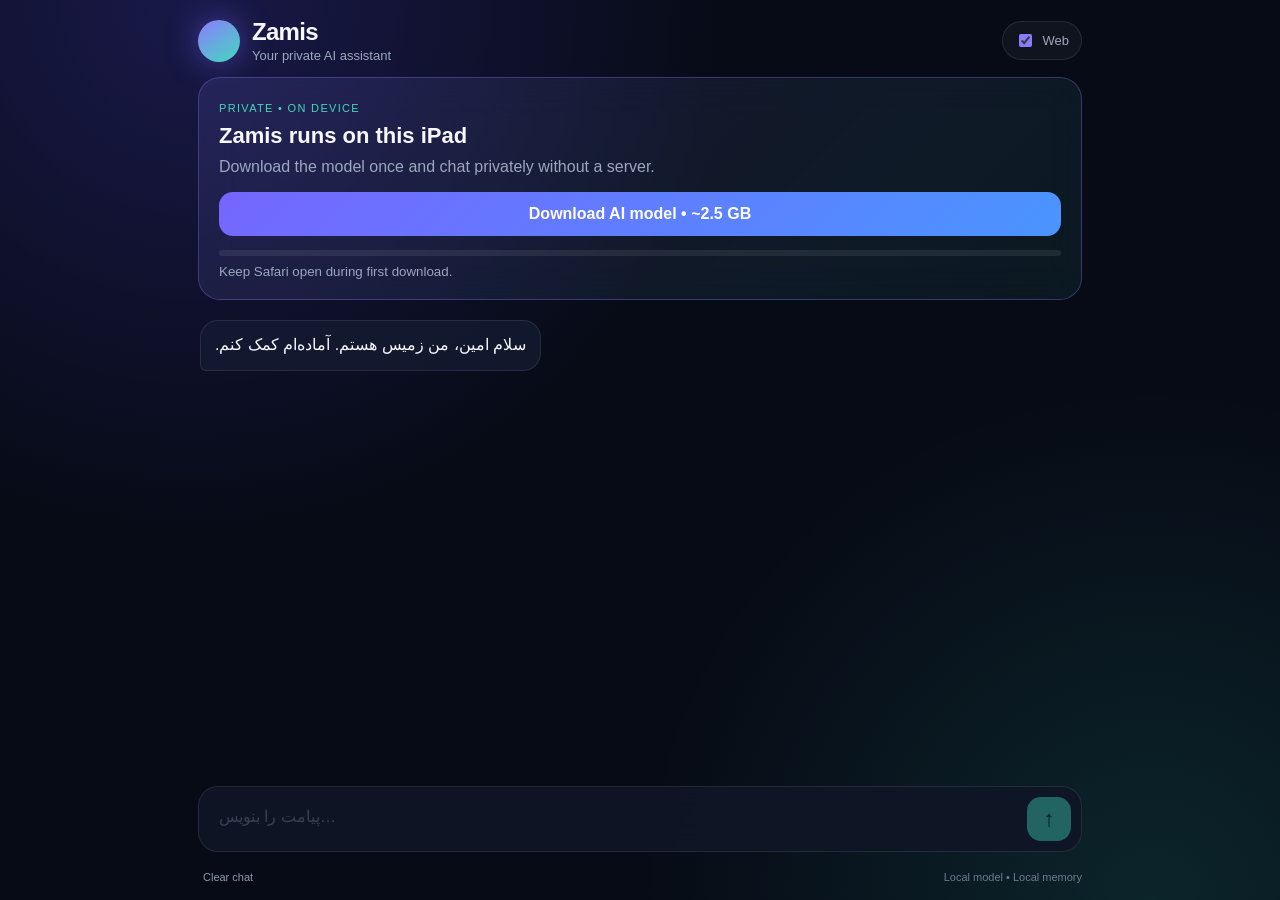
==== docs/index.html @ 66123301 "Improve Persian answers and grounded lookups" ====
<!doctype html>
<html lang="en" dir="ltr">
<head>
  <meta charset="utf-8">
  <meta name="viewport" content="width=device-width,initial-scale=1,viewport-fit=cover">
  <meta name="theme-color" content="#070b16">
  <meta name="apple-mobile-web-app-capable" content="yes">
  <meta name="apple-mobile-web-app-status-bar-style" content="black-translucent">
  <meta name="apple-mobile-web-app-title" content="Zamis">
  <title>Zamis • Private iPad AI</title>
  <link rel="manifest" href="./manifest.webmanifest">
  <link rel="icon" href="./icon.svg" type="image/svg+xml">
  <link rel="apple-touch-icon" href="./icon.svg">
  <link rel="stylesheet" href="./styles.css?v=2">
</head>
<body>
  <main class="app-shell">
    <header class="topbar">
      <div class="identity">
        <div class="orb" aria-hidden="true"></div>
        <div><h1>Zamis</h1><p id="status">Your private AI assistant</p></div>
      </div>
      <label class="web-switch"><input id="web-toggle" type="checkbox" checked><span>Web</span></label>
    </header>
    <section id="setup" class="setup-card">
      <span class="eyebrow">PRIVATE • ON DEVICE</span>
      <h2>Zamis runs on this iPad</h2>
      <p>Download the model once and chat privately without a server.</p>
      <button id="load-model" type="button">Download AI model • ~2.5 GB</button>
      <div class="progress-track"><div id="progress-bar" class="progress-bar"></div></div>
      <small id="progress-label">Keep Safari open during first download.</small>
    </section>
    <section id="messages" class="messages" aria-live="polite"><article class="message assistant" dir="auto">سلام امین، من زمیس هستم. آماده‌ام کمک کنم.</article></section>
    <form id="chat-form" class="composer"><textarea id="prompt" rows="1" dir="auto" placeholder="پیامت را بنویس…" disabled required></textarea><button id="send" type="submit" aria-label="Send message" disabled>↑</button></form>
    <footer><button id="clear-chat" class="text-button" type="button">Clear chat</button><span>Local model • Local memory</span></footer>
  </main>
  <script type="module" src="./app.js?v=9"></script>
</body>
</html>
---- docs/styles.css ----
:root {
  color-scheme: dark;
  font-family: Inter, ui-sans-serif, -apple-system, BlinkMacSystemFont, "SF Pro Display", sans-serif;
  background: #070b16;
  color: #f7f8fc;
  --panel: rgba(20, 28, 49, 0.82);
  --line: rgba(255, 255, 255, 0.09);
  --muted: #9ba7bd;
  --accent: #8b7cff;
  --accent-2: #43d9bd;
}

* { box-sizing: border-box; }

html, body { margin: 0; min-height: 100%; }

body {
  min-height: 100dvh;
  background:
    radial-gradient(circle at 15% 0%, rgba(91, 74, 255, 0.22), transparent 38%),
    radial-gradient(circle at 90% 100%, rgba(42, 211, 180, 0.13), transparent 35%),
    #070b16;
}

button, textarea { font: inherit; }

.app-shell {
  width: min(100%, 920px);
  height: 100dvh;
  margin: 0 auto;
  display: grid;
  grid-template-rows: auto auto 1fr auto auto;
  padding: max(18px, env(safe-area-inset-top)) 18px max(12px, env(safe-area-inset-bottom));
  gap: 14px;
}

.topbar, .identity { display: flex; align-items: center; }
.topbar { justify-content: space-between; }
.identity { gap: 12px; }
.identity h1 { margin: 0; font-size: 24px; letter-spacing: -0.03em; }
.identity p { margin: 2px 0 0; color: var(--muted); font-size: 13px; }

.orb {
  width: 42px;
  height: 42px;
  border-radius: 50%;
  background: linear-gradient(145deg, var(--accent), var(--accent-2));
  box-shadow: 0 0 30px rgba(111, 103, 255, 0.5);
}

.web-switch {
  display: flex;
  gap: 8px;
  align-items: center;
  padding: 9px 12px;
  border: 1px solid var(--line);
  border-radius: 999px;
  color: var(--muted);
  background: rgba(255,255,255,0.04);
  font-size: 13px;
}
.web-switch input { accent-color: var(--accent); }

.setup-card {
  padding: 20px;
  border: 1px solid rgba(139,124,255,0.32);
  border-radius: 22px;
  background: linear-gradient(135deg, rgba(139,124,255,0.13), rgba(67,217,189,0.07));
  backdrop-filter: blur(20px);
}
.setup-card.ready { display: none; }
.eyebrow { font-size: 11px; letter-spacing: 0.12em; color: var(--accent-2); }
.setup-card h2 { margin: 7px 0 6px; font-size: 22px; }
.setup-card p { margin: 0 0 14px; color: var(--muted); line-height: 1.45; }
.setup-card button {
  width: 100%;
  border: 0;
  border-radius: 14px;
  padding: 13px 16px;
  color: white;
  font-weight: 700;
  background: linear-gradient(135deg, #7566ff, #4a95ff);
}
.setup-card button:disabled { opacity: 0.55; }

.progress-track { height: 6px; background: rgba(255,255,255,0.08); border-radius: 99px; margin-top: 14px; overflow: hidden; }
.progress-bar { width: 0; height: 100%; background: linear-gradient(90deg, var(--accent), var(--accent-2)); transition: width 180ms ease; }
#progress-label { display: block; color: var(--muted); margin-top: 8px; }

.messages {
  overflow-y: auto;
  display: flex;
  flex-direction: column;
  gap: 12px;
  padding: 6px 2px;
  overscroll-behavior: contain;
}

.message {
  max-width: min(82%, 680px);
  padding: 12px 14px;
  border-radius: 18px;
  line-height: 1.55;
  white-space: pre-wrap;
  overflow-wrap: anywhere;
}
.message.user { align-self: flex-end; background: linear-gradient(135deg, #6d5df3, #416fe8); border-bottom-right-radius: 6px; }
.message.assistant { align-self: flex-start; background: var(--panel); border: 1px solid var(--line); border-bottom-left-radius: 6px; }
.message .sources { display: grid; gap: 5px; margin-top: 10px; padding-top: 9px; border-top: 1px solid var(--line); }
.message .sources a { color: #aebcff; font-size: 12px; text-decoration: none; }

.composer {
  display: grid;
  grid-template-columns: 1fr auto;
  gap: 10px;
  padding: 10px;
  border: 1px solid var(--line);
  border-radius: 20px;
  background: rgba(16, 22, 39, 0.92);
  backdrop-filter: blur(22px);
}
.composer textarea {
  resize: none;
  max-height: 140px;
  border: 0;
  outline: 0;
  padding: 10px;
  color: white;
  background: transparent;
}
.composer textarea::placeholder { color: #768198; }
.composer button {
  align-self: end;
  width: 44px;
  height: 44px;
  border: 0;
  border-radius: 14px;
  color: #07111d;
  font-size: 22px;
  background: var(--accent-2);
}
.composer button:disabled, .composer textarea:disabled { opacity: 0.4; }

footer { display: flex; align-items: center; justify-content: space-between; color: #6f7b91; font-size: 11px; }
.text-button { border: 0; padding: 5px; color: #8f9ab0; background: transparent; }

@media (max-width: 560px) {
  .app-shell { padding-inline: 10px; }
  .message { max-width: 90%; }
  .setup-card { padding: 17px; }
}
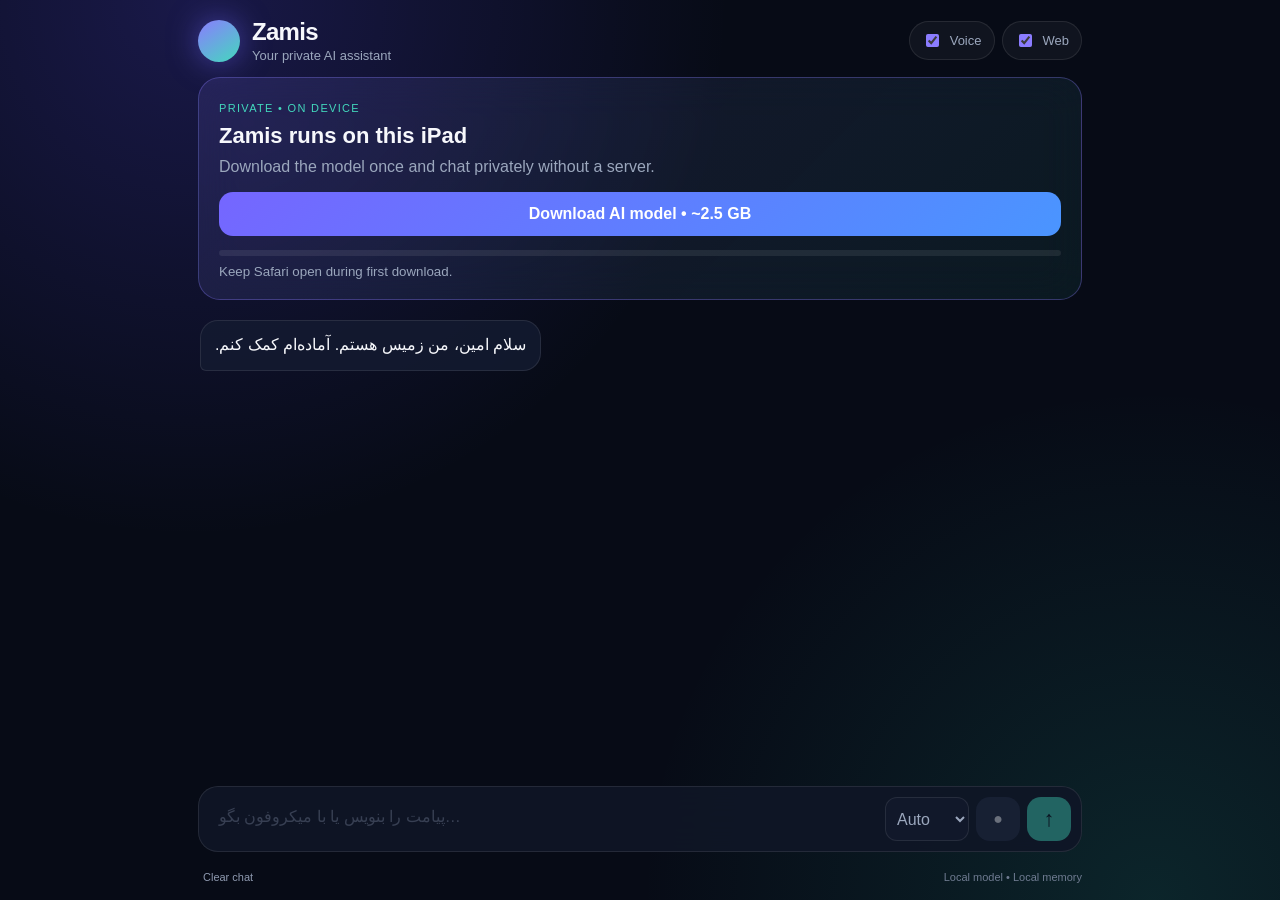
==== commit d9e618d0: "Add bilingual voice and automatic cached startup" ====
--- a/docs/index.html
+++ b/docs/index.html
@@ -10,8 +10,8 @@
   <title>Zamis • Private iPad AI</title>
   <link rel="manifest" href="./manifest.webmanifest">
   <link rel="icon" href="./icon.svg" type="image/svg+xml">
-  <link rel="apple-touch-icon" href="./icon.svg">
-  <link rel="stylesheet" href="./styles.css?v=2">
+  <link rel="apple-touch-icon" href="./apple-touch-icon.png">
+  <link rel="stylesheet" href="./styles.css?v=11">
 </head>
 <body>
   <main class="app-shell">
@@ -20,7 +20,10 @@
         <div class="orb" aria-hidden="true"></div>
         <div><h1>Zamis</h1><p id="status">Your private AI assistant</p></div>
       </div>
-      <label class="web-switch"><input id="web-toggle" type="checkbox" checked><span>Web</span></label>
+      <div class="topbar-controls">
+        <label class="pill-switch"><input id="speak-toggle" type="checkbox" checked><span>Voice</span></label>
+        <label class="pill-switch"><input id="web-toggle" type="checkbox" checked><span>Web</span></label>
+      </div>
     </header>
     <section id="setup" class="setup-card">
       <span class="eyebrow">PRIVATE • ON DEVICE</span>
@@ -31,9 +34,20 @@
       <small id="progress-label">Keep Safari open during first download.</small>
     </section>
     <section id="messages" class="messages" aria-live="polite"><article class="message assistant" dir="auto">سلام امین، من زمیس هستم. آماده‌ام کمک کنم.</article></section>
-    <form id="chat-form" class="composer"><textarea id="prompt" rows="1" dir="auto" placeholder="پیامت را بنویس…" disabled required></textarea><button id="send" type="submit" aria-label="Send message" disabled>↑</button></form>
-    <footer><button id="clear-chat" class="text-button" type="button">Clear chat</button><span>Local model • Local memory</span></footer>
+    <form id="chat-form" class="composer">
+      <textarea id="prompt" rows="1" dir="auto" placeholder="پیامت را بنویس یا با میکروفون بگو…" disabled required></textarea>
+      <div class="composer-actions">
+        <select id="speech-language" aria-label="Voice input language">
+          <option value="auto">Auto</option>
+          <option value="fa-IR">فارسی</option>
+          <option value="en-US">English</option>
+        </select>
+        <button id="microphone" class="microphone" type="button" aria-label="Start voice input" disabled>●</button>
+        <button id="send" type="submit" aria-label="Send message" disabled>↑</button>
+      </div>
+    </form>
+    <footer><button id="clear-chat" class="text-button" type="button">Clear chat</button><span id="app-mode">Local model • Local memory</span></footer>
   </main>
-  <script type="module" src="./app.js?v=9"></script>
+  <script type="module" src="./app.js?v=11"></script>
 </body>
 </html>
--- a/docs/styles.css
+++ b/docs/styles.css
@@ -22,7 +22,7 @@
     #070b16;
 }
 
-button, textarea { font: inherit; }
+button, textarea, select { font: inherit; }
 
 .app-shell {
   width: min(100%, 920px);
@@ -48,7 +48,8 @@
   box-shadow: 0 0 30px rgba(111, 103, 255, 0.5);
 }
 
-.web-switch {
+.topbar-controls { display: flex; gap: 7px; }
+.pill-switch {
   display: flex;
   gap: 8px;
   align-items: center;
@@ -59,7 +60,7 @@
   background: rgba(255,255,255,0.04);
   font-size: 13px;
 }
-.web-switch input { accent-color: var(--accent); }
+.pill-switch input { accent-color: var(--accent); }
 
 .setup-card {
   padding: 20px;
@@ -119,6 +120,16 @@
   background: rgba(16, 22, 39, 0.92);
   backdrop-filter: blur(22px);
 }
+.composer-actions { display: flex; align-items: end; gap: 7px; }
+.composer select {
+  height: 44px;
+  max-width: 84px;
+  border: 1px solid var(--line);
+  border-radius: 12px;
+  padding: 0 7px;
+  color: var(--muted);
+  background: #11182a;
+}
 .composer textarea {
   resize: none;
   max-height: 140px;
@@ -140,6 +151,16 @@
   background: var(--accent-2);
 }
 .composer button:disabled, .composer textarea:disabled { opacity: 0.4; }
+.composer .microphone {
+  color: #f5f7ff;
+  font-size: 16px;
+  background: #27314a;
+}
+.composer .microphone.listening {
+  color: white;
+  background: #e75068;
+  box-shadow: 0 0 0 6px rgba(231, 80, 104, 0.16);
+}
 
 footer { display: flex; align-items: center; justify-content: space-between; color: #6f7b91; font-size: 11px; }
 .text-button { border: 0; padding: 5px; color: #8f9ab0; background: transparent; }
@@ -148,4 +169,8 @@
   .app-shell { padding-inline: 10px; }
   .message { max-width: 90%; }
   .setup-card { padding: 17px; }
+  .pill-switch { padding: 8px; }
+  .pill-switch span { display: none; }
+  .composer { grid-template-columns: minmax(0, 1fr); }
+  .composer-actions { justify-content: flex-end; }
 }
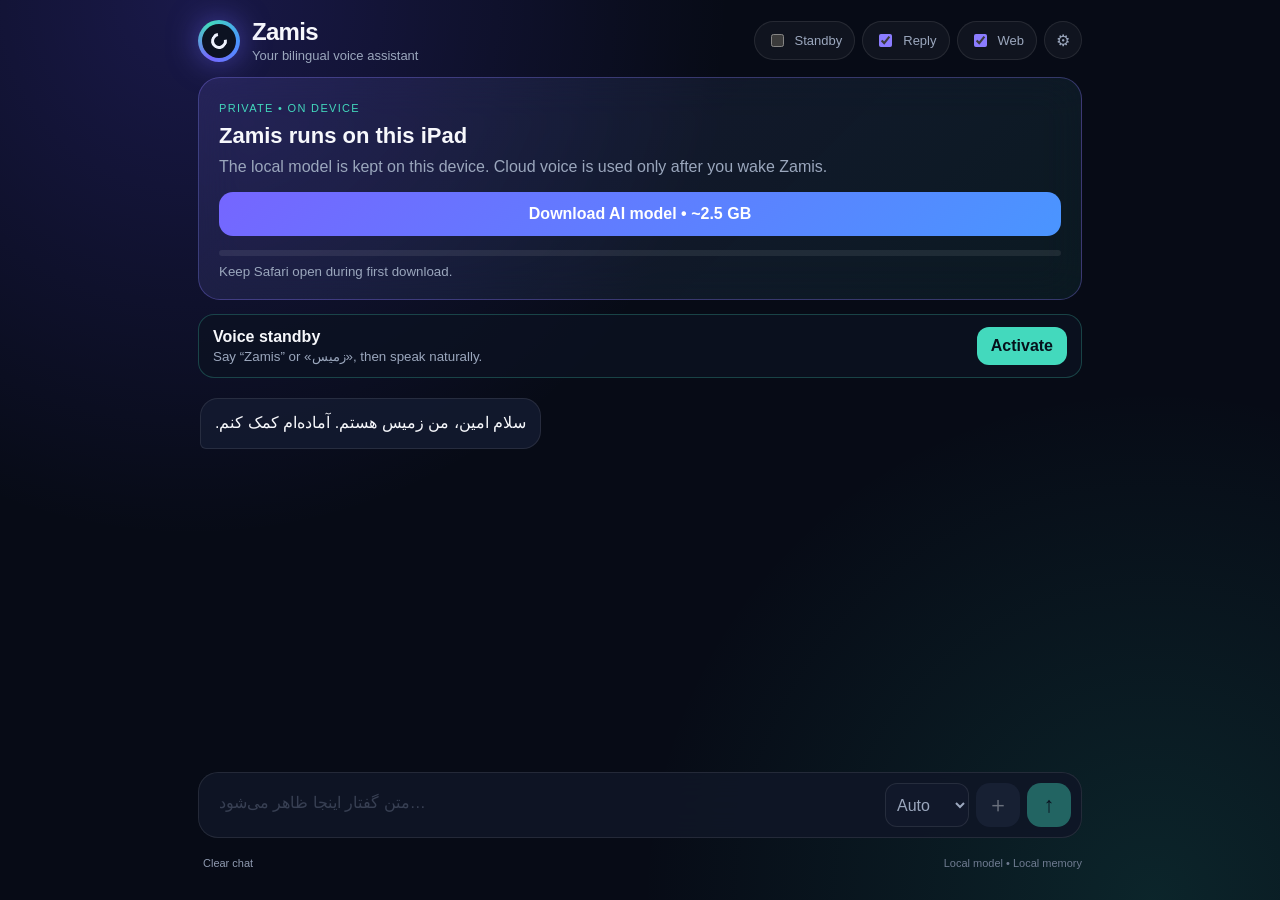
==== commit 963d3295: "Build Zamis hybrid voice assistant" ====
--- a/docs/index.html
+++ b/docs/index.html
@@ -7,47 +7,68 @@
   <meta name="apple-mobile-web-app-capable" content="yes">
   <meta name="apple-mobile-web-app-status-bar-style" content="black-translucent">
   <meta name="apple-mobile-web-app-title" content="Zamis">
-  <title>Zamis • Private iPad AI</title>
+  <title>Zamis • Voice AI</title>
   <link rel="manifest" href="./manifest.webmanifest">
   <link rel="icon" href="./icon.svg" type="image/svg+xml">
   <link rel="apple-touch-icon" href="./apple-touch-icon.png">
-  <link rel="stylesheet" href="./styles.css?v=11">
+  <link rel="stylesheet" href="./styles.css?v=14">
 </head>
 <body>
   <main class="app-shell">
     <header class="topbar">
       <div class="identity">
-        <div class="orb" aria-hidden="true"></div>
-        <div><h1>Zamis</h1><p id="status">Your private AI assistant</p></div>
+        <div id="voice-orb" class="orb" aria-hidden="true"><span></span></div>
+        <div><h1>Zamis</h1><p id="status">Your bilingual voice assistant</p></div>
       </div>
       <div class="topbar-controls">
-        <label class="pill-switch"><input id="speak-toggle" type="checkbox" checked><span>Voice</span></label>
+        <label class="pill-switch standby-switch"><input id="listen-toggle" type="checkbox"><span id="listen-label">Standby</span></label>
+        <label class="pill-switch"><input id="speak-toggle" type="checkbox" checked><span>Reply</span></label>
         <label class="pill-switch"><input id="web-toggle" type="checkbox" checked><span>Web</span></label>
+        <button id="open-settings" class="icon-button" type="button" aria-label="Open settings">⚙</button>
       </div>
     </header>
     <section id="setup" class="setup-card">
       <span class="eyebrow">PRIVATE • ON DEVICE</span>
       <h2>Zamis runs on this iPad</h2>
-      <p>Download the model once and chat privately without a server.</p>
+      <p>The local model is kept on this device. Cloud voice is used only after you wake Zamis.</p>
       <button id="load-model" type="button">Download AI model • ~2.5 GB</button>
       <div class="progress-track"><div id="progress-bar" class="progress-bar"></div></div>
       <small id="progress-label">Keep Safari open during first download.</small>
     </section>
+    <section id="voice-setup" class="voice-setup">
+      <div><strong>Voice standby</strong><small>Say “Zamis” or «زمیس», then speak naturally.</small></div>
+      <button id="enable-voice" type="button">Activate</button>
+    </section>
     <section id="messages" class="messages" aria-live="polite"><article class="message assistant" dir="auto">سلام امین، من زمیس هستم. آماده‌ام کمک کنم.</article></section>
+    <section id="attachment-chip" class="attachment-chip" hidden>
+      <img id="attachment-preview" alt="" hidden>
+      <span id="attachment-name"></span>
+      <button id="remove-attachment" type="button" aria-label="Remove attachment">×</button>
+    </section>
     <form id="chat-form" class="composer">
-      <textarea id="prompt" rows="1" dir="auto" placeholder="پیامت را بنویس یا با میکروفون بگو…" disabled required></textarea>
+      <textarea id="prompt" rows="1" dir="auto" placeholder="متن گفتار اینجا ظاهر می‌شود…" disabled></textarea>
       <div class="composer-actions">
         <select id="speech-language" aria-label="Voice input language">
           <option value="auto">Auto</option>
           <option value="fa-IR">فارسی</option>
           <option value="en-US">English</option>
         </select>
-        <button id="microphone" class="microphone" type="button" aria-label="Start voice input" disabled>●</button>
+        <button id="attach" class="attach" type="button" aria-label="Attach a file" disabled>＋</button>
+        <input id="file-input" type="file" accept="image/*,.pdf,.txt,.md,.csv,.json,.js,.py,.html,.css" hidden>
         <button id="send" type="submit" aria-label="Send message" disabled>↑</button>
       </div>
     </form>
     <footer><button id="clear-chat" class="text-button" type="button">Clear chat</button><span id="app-mode">Local model • Local memory</span></footer>
   </main>
-  <script type="module" src="./app.js?v=11"></script>
+  <dialog id="settings-dialog" class="settings-dialog">
+    <form method="dialog">
+      <div class="dialog-title"><strong>Zamis connection</strong><button value="cancel" aria-label="Close">×</button></div>
+      <label>Secure API URL<input id="api-base" type="url" inputmode="url" placeholder="https://your-zamis-api.vercel.app"></label>
+      <label>Device secret<input id="device-key" type="password" autocomplete="off" placeholder="Your ZAMIS_APP_SECRET"></label>
+      <small>The OpenAI key stays on the server. Never paste it here or commit it to GitHub.</small>
+      <button id="save-settings" class="primary-button" value="default">Save</button>
+    </form>
+  </dialog>
+  <script type="module" src="./app.js?v=14"></script>
 </body>
 </html>
--- a/docs/styles.css
+++ b/docs/styles.css
@@ -29,7 +29,7 @@
   height: 100dvh;
   margin: 0 auto;
   display: grid;
-  grid-template-rows: auto auto 1fr auto auto;
+  grid-template-rows: auto auto auto minmax(0, 1fr) auto auto auto;
   padding: max(18px, env(safe-area-inset-top)) 18px max(12px, env(safe-area-inset-bottom));
   gap: 14px;
 }
@@ -41,14 +41,28 @@
 .identity p { margin: 2px 0 0; color: var(--muted); font-size: 13px; }
 
 .orb {
+  --voice-level: 0;
   width: 42px;
   height: 42px;
   border-radius: 50%;
-  background: linear-gradient(145deg, var(--accent), var(--accent-2));
+  position: relative;
+  display: grid;
+  place-items: center;
+  background: conic-gradient(from 210deg, #7667ff, #43d9bd, #4a95ff, #7667ff);
   box-shadow: 0 0 30px rgba(111, 103, 255, 0.5);
-}
+  transition: transform 160ms ease, box-shadow 160ms ease;
+}
+.orb::before { content: ""; position: absolute; inset: 4px; border-radius: inherit; background: #0c1222; }
+.orb span { position: relative; width: 16px; height: 16px; border: 3px solid #eef2ff; border-top-color: transparent; border-radius: 50%; transform: rotate(35deg); }
+.orb[data-state="ready"], .orb[data-state="hearing"], .orb[data-state="hearing-command"] {
+  transform: scale(calc(1 + var(--voice-level) * .16));
+  box-shadow: 0 0 calc(24px + var(--voice-level) * 35px) rgba(67,217,189,.62);
+}
+.orb[data-state="armed"], .orb[data-state="hearing-command"] { animation: awake-pulse 1.2s ease-in-out infinite; }
+@keyframes awake-pulse { 50% { box-shadow: 0 0 38px rgba(139,124,255,.9); } }
 
 .topbar-controls { display: flex; gap: 7px; }
+.icon-button { width: 38px; height: 38px; border: 1px solid var(--line); border-radius: 50%; color: var(--muted); background: rgba(255,255,255,.04); }
 .pill-switch {
   display: flex;
   gap: 8px;
@@ -84,6 +98,22 @@
 }
 .setup-card button:disabled { opacity: 0.55; }
 
+.voice-setup {
+  display: flex;
+  align-items: center;
+  justify-content: space-between;
+  gap: 14px;
+  padding: 12px 14px;
+  border: 1px solid rgba(67,217,189,.25);
+  border-radius: 16px;
+  background: rgba(12,19,34,.78);
+}
+.voice-setup[hidden] { display: none; }
+.voice-setup div { display: grid; gap: 3px; }
+.voice-setup small { color: var(--muted); }
+.voice-setup button { border: 0; border-radius: 12px; padding: 10px 14px; color: #06111b; background: var(--accent-2); font-weight: 750; }
+.voice-setup button:disabled { opacity: .55; }
+
 .progress-track { height: 6px; background: rgba(255,255,255,0.08); border-radius: 99px; margin-top: 14px; overflow: hidden; }
 .progress-bar { width: 0; height: 100%; background: linear-gradient(90deg, var(--accent), var(--accent-2)); transition: width 180ms ease; }
 #progress-label { display: block; color: var(--muted); margin-top: 8px; }
@@ -109,6 +139,24 @@
 .message.assistant { align-self: flex-start; background: var(--panel); border: 1px solid var(--line); border-bottom-left-radius: 6px; }
 .message .sources { display: grid; gap: 5px; margin-top: 10px; padding-top: 9px; border-top: 1px solid var(--line); }
 .message .sources a { color: #aebcff; font-size: 12px; text-decoration: none; }
+.message-attachment { display: block; margin-top: 8px; color: #c6ceff; font-size: 12px; }
+
+.attachment-chip {
+  width: fit-content;
+  max-width: 100%;
+  display: flex;
+  align-items: center;
+  gap: 9px;
+  padding: 7px 9px;
+  border: 1px solid var(--line);
+  border-radius: 14px;
+  background: rgba(18,26,46,.92);
+  color: #cdd5e8;
+  font-size: 12px;
+}
+.attachment-chip[hidden] { display: none; }
+.attachment-chip img { width: 42px; height: 42px; object-fit: cover; border-radius: 9px; }
+.attachment-chip button { width: 28px; height: 28px; border: 0; border-radius: 9px; color: white; background: rgba(255,255,255,.08); }
 
 .composer {
   display: grid;
@@ -151,19 +199,32 @@
   background: var(--accent-2);
 }
 .composer button:disabled, .composer textarea:disabled { opacity: 0.4; }
-.composer .microphone {
+.composer .attach {
   color: #f5f7ff;
-  font-size: 16px;
+  font-size: 22px;
   background: #27314a;
-}
-.composer .microphone.listening {
-  color: white;
-  background: #e75068;
-  box-shadow: 0 0 0 6px rgba(231, 80, 104, 0.16);
 }
 
 footer { display: flex; align-items: center; justify-content: space-between; color: #6f7b91; font-size: 11px; }
 .text-button { border: 0; padding: 5px; color: #8f9ab0; background: transparent; }
+
+.settings-dialog {
+  width: min(92vw, 460px);
+  border: 1px solid rgba(139,124,255,.3);
+  border-radius: 22px;
+  padding: 0;
+  color: #f7f8fc;
+  background: #10172a;
+  box-shadow: 0 30px 90px rgba(0,0,0,.55);
+}
+.settings-dialog::backdrop { background: rgba(2,5,12,.72); backdrop-filter: blur(8px); }
+.settings-dialog form { display: grid; gap: 14px; padding: 20px; }
+.dialog-title { display: flex; align-items: center; justify-content: space-between; font-size: 18px; }
+.dialog-title button { width: 32px; height: 32px; border: 0; border-radius: 10px; color: white; background: rgba(255,255,255,.07); }
+.settings-dialog label { display: grid; gap: 7px; color: #cbd3e7; font-size: 13px; }
+.settings-dialog input { width: 100%; border: 1px solid var(--line); border-radius: 12px; padding: 12px; color: white; background: #0b1120; outline: none; }
+.settings-dialog small { color: var(--muted); line-height: 1.45; }
+.settings-dialog .primary-button { border: 0; border-radius: 12px; padding: 12px; color: #07111d; background: var(--accent-2); font-weight: 750; }
 
 @media (max-width: 560px) {
   .app-shell { padding-inline: 10px; }
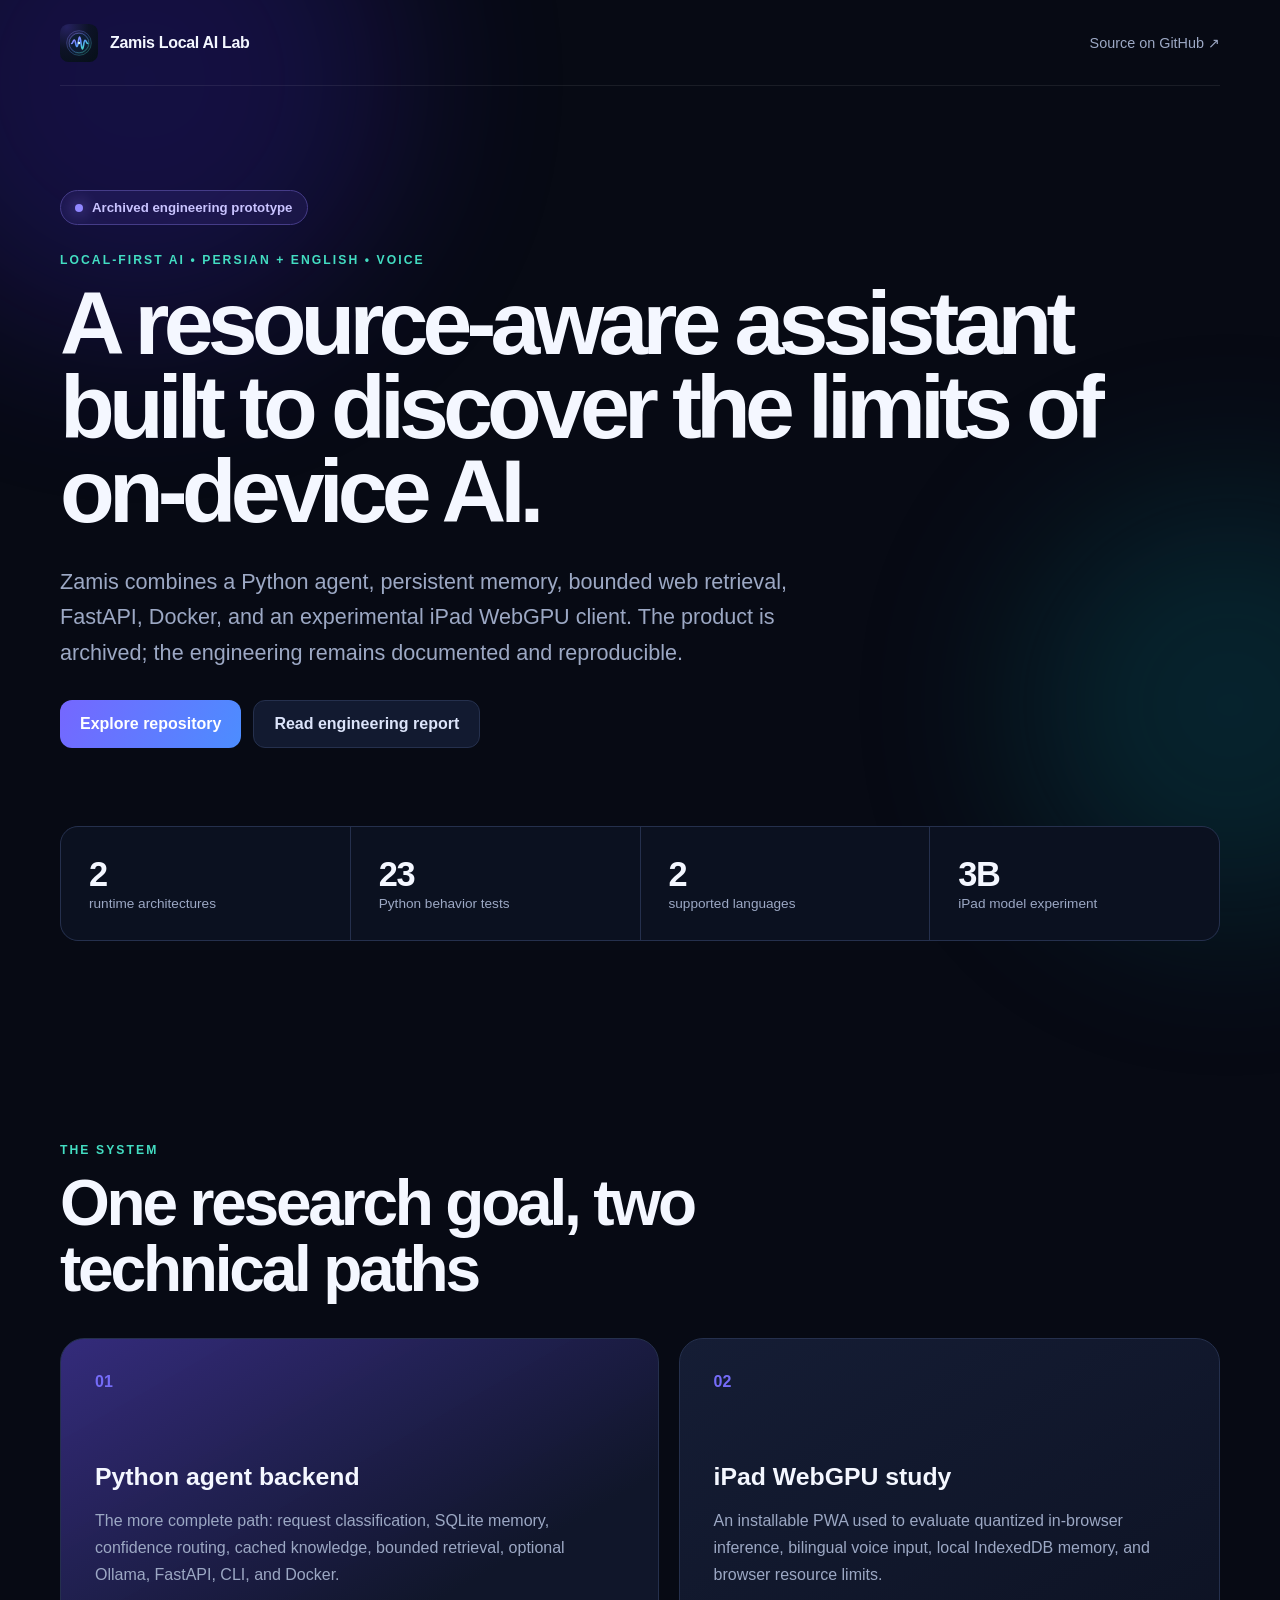
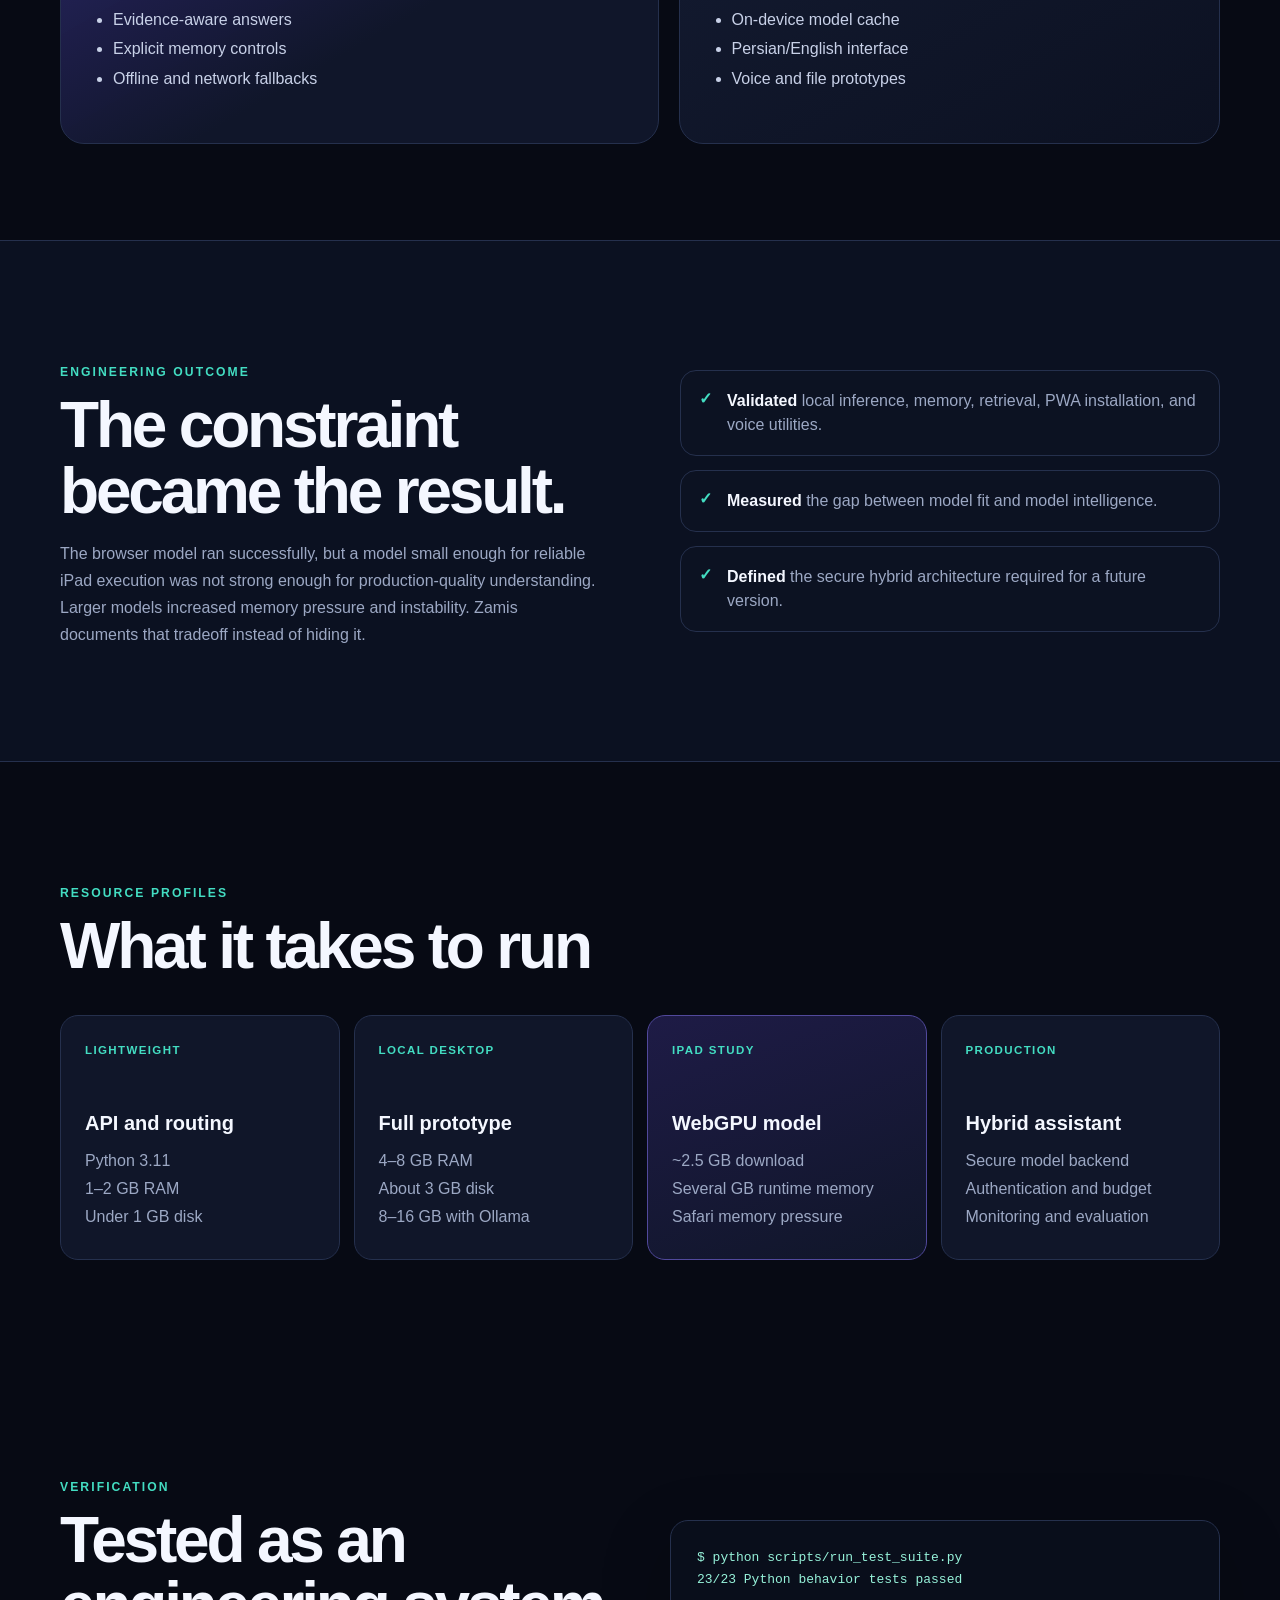
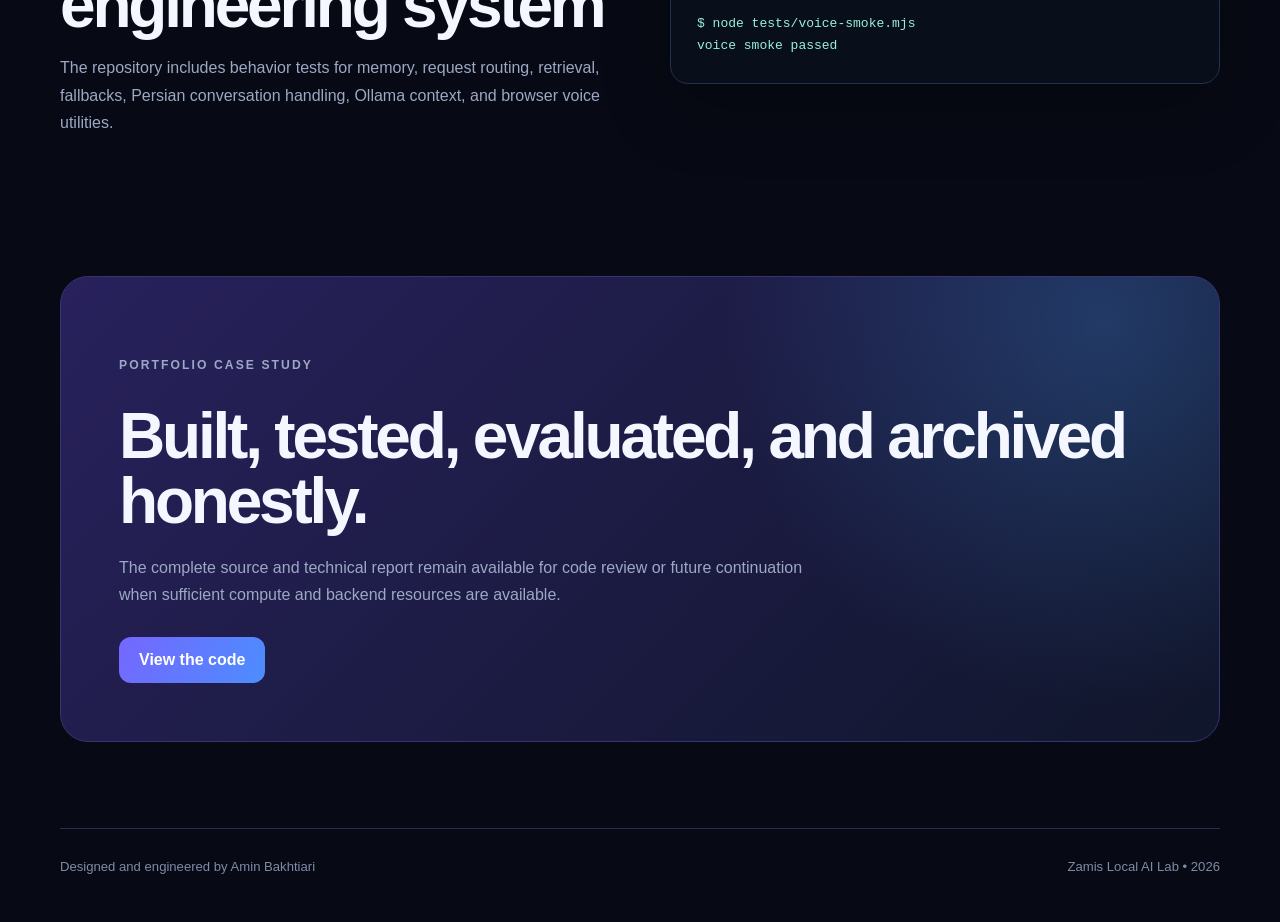
==== commit 56c82fae: "Archive Zamis as a professional AI portfolio case study" ====
--- a/docs/index.html
+++ b/docs/index.html
@@ -1,74 +1,116 @@
 <!doctype html>
-<html lang="en" dir="ltr">
+<html lang="en">
 <head>
   <meta charset="utf-8">
-  <meta name="viewport" content="width=device-width,initial-scale=1,viewport-fit=cover">
-  <meta name="theme-color" content="#070b16">
-  <meta name="apple-mobile-web-app-capable" content="yes">
-  <meta name="apple-mobile-web-app-status-bar-style" content="black-translucent">
-  <meta name="apple-mobile-web-app-title" content="Zamis">
-  <title>Zamis • Voice AI</title>
-  <link rel="manifest" href="./manifest.webmanifest">
+  <meta name="viewport" content="width=device-width,initial-scale=1">
+  <meta name="theme-color" content="#090d1b">
+  <meta name="description" content="Zamis Local AI Lab — an archived bilingual, local-first voice assistant engineering prototype by Amin Bakhtiari.">
+  <title>Zamis Local AI Lab</title>
   <link rel="icon" href="./icon.svg" type="image/svg+xml">
-  <link rel="apple-touch-icon" href="./apple-touch-icon.png">
-  <link rel="stylesheet" href="./styles.css?v=14">
+  <link rel="stylesheet" href="./styles.css?v=17">
 </head>
 <body>
-  <main class="app-shell">
-    <header class="topbar">
-      <div class="identity">
-        <div id="voice-orb" class="orb" aria-hidden="true"><span></span></div>
-        <div><h1>Zamis</h1><p id="status">Your bilingual voice assistant</p></div>
+  <div class="ambient ambient-one"></div>
+  <div class="ambient ambient-two"></div>
+  <header class="nav wrap">
+    <a class="brand" href="#top" aria-label="Zamis home">
+      <img src="./icon.svg" alt="">
+      <span>Zamis Local AI Lab</span>
+    </a>
+    <a class="nav-link" href="https://github.com/aminbakhtiari777/mini-gpt/tree/mini-gpt-agent-v1">Source on GitHub ↗</a>
+  </header>
+
+  <main id="top">
+    <section class="hero wrap">
+      <div class="status"><span></span> Archived engineering prototype</div>
+      <p class="eyebrow">LOCAL-FIRST AI • PERSIAN + ENGLISH • VOICE</p>
+      <h1>A resource-aware assistant built to discover the limits of on-device AI.</h1>
+      <p class="lead">Zamis combines a Python agent, persistent memory, bounded web retrieval, FastAPI, Docker, and an experimental iPad WebGPU client. The product is archived; the engineering remains documented and reproducible.</p>
+      <div class="actions">
+        <a class="button primary" href="https://github.com/aminbakhtiari777/mini-gpt/tree/mini-gpt-agent-v1">Explore repository</a>
+        <a class="button secondary" href="https://github.com/aminbakhtiari777/mini-gpt/blob/mini-gpt-agent-v1/PROJECT_REPORT.md">Read engineering report</a>
       </div>
-      <div class="topbar-controls">
-        <label class="pill-switch standby-switch"><input id="listen-toggle" type="checkbox"><span id="listen-label">Standby</span></label>
-        <label class="pill-switch"><input id="speak-toggle" type="checkbox" checked><span>Reply</span></label>
-        <label class="pill-switch"><input id="web-toggle" type="checkbox" checked><span>Web</span></label>
-        <button id="open-settings" class="icon-button" type="button" aria-label="Open settings">⚙</button>
+      <div class="metrics">
+        <article><strong>2</strong><span>runtime architectures</span></article>
+        <article><strong>23</strong><span>Python behavior tests</span></article>
+        <article><strong>2</strong><span>supported languages</span></article>
+        <article><strong>3B</strong><span>iPad model experiment</span></article>
       </div>
-    </header>
-    <section id="setup" class="setup-card">
-      <span class="eyebrow">PRIVATE • ON DEVICE</span>
-      <h2>Zamis runs on this iPad</h2>
-      <p>The local model is kept on this device. Cloud voice is used only after you wake Zamis.</p>
-      <button id="load-model" type="button">Download AI model • ~2.5 GB</button>
-      <div class="progress-track"><div id="progress-bar" class="progress-bar"></div></div>
-      <small id="progress-label">Keep Safari open during first download.</small>
     </section>
-    <section id="voice-setup" class="voice-setup">
-      <div><strong>Voice standby</strong><small>Say “Zamis” or «زمیس», then speak naturally.</small></div>
-      <button id="enable-voice" type="button">Activate</button>
+
+    <section class="wrap section">
+      <div class="section-heading">
+        <p class="eyebrow">THE SYSTEM</p>
+        <h2>One research goal, two technical paths</h2>
+      </div>
+      <div class="paths">
+        <article class="card featured">
+          <span class="number">01</span>
+          <h3>Python agent backend</h3>
+          <p>The more complete path: request classification, SQLite memory, confidence routing, cached knowledge, bounded retrieval, optional Ollama, FastAPI, CLI, and Docker.</p>
+          <ul><li>Evidence-aware answers</li><li>Explicit memory controls</li><li>Offline and network fallbacks</li></ul>
+        </article>
+        <article class="card">
+          <span class="number">02</span>
+          <h3>iPad WebGPU study</h3>
+          <p>An installable PWA used to evaluate quantized in-browser inference, bilingual voice input, local IndexedDB memory, and browser resource limits.</p>
+          <ul><li>On-device model cache</li><li>Persian/English interface</li><li>Voice and file prototypes</li></ul>
+        </article>
+      </div>
     </section>
-    <section id="messages" class="messages" aria-live="polite"><article class="message assistant" dir="auto">سلام امین، من زمیس هستم. آماده‌ام کمک کنم.</article></section>
-    <section id="attachment-chip" class="attachment-chip" hidden>
-      <img id="attachment-preview" alt="" hidden>
-      <span id="attachment-name"></span>
-      <button id="remove-attachment" type="button" aria-label="Remove attachment">×</button>
+
+    <section class="band">
+      <div class="wrap section split">
+        <div>
+          <p class="eyebrow">ENGINEERING OUTCOME</p>
+          <h2>The constraint became the result.</h2>
+          <p class="copy">The browser model ran successfully, but a model small enough for reliable iPad execution was not strong enough for production-quality understanding. Larger models increased memory pressure and instability. Zamis documents that tradeoff instead of hiding it.</p>
+        </div>
+        <div class="result-list">
+          <div><span>✓</span><p><strong>Validated</strong> local inference, memory, retrieval, PWA installation, and voice utilities.</p></div>
+          <div><span>✓</span><p><strong>Measured</strong> the gap between model fit and model intelligence.</p></div>
+          <div><span>✓</span><p><strong>Defined</strong> the secure hybrid architecture required for a future version.</p></div>
+        </div>
+      </div>
     </section>
-    <form id="chat-form" class="composer">
-      <textarea id="prompt" rows="1" dir="auto" placeholder="متن گفتار اینجا ظاهر می‌شود…" disabled></textarea>
-      <div class="composer-actions">
-        <select id="speech-language" aria-label="Voice input language">
-          <option value="auto">Auto</option>
-          <option value="fa-IR">فارسی</option>
-          <option value="en-US">English</option>
-        </select>
-        <button id="attach" class="attach" type="button" aria-label="Attach a file" disabled>＋</button>
-        <input id="file-input" type="file" accept="image/*,.pdf,.txt,.md,.csv,.json,.js,.py,.html,.css" hidden>
-        <button id="send" type="submit" aria-label="Send message" disabled>↑</button>
+
+    <section class="wrap section">
+      <div class="section-heading">
+        <p class="eyebrow">RESOURCE PROFILES</p>
+        <h2>What it takes to run</h2>
       </div>
-    </form>
-    <footer><button id="clear-chat" class="text-button" type="button">Clear chat</button><span id="app-mode">Local model • Local memory</span></footer>
+      <div class="resource-grid">
+        <article class="resource"><span>Lightweight</span><h3>API and routing</h3><p>Python 3.11<br>1–2 GB RAM<br>Under 1 GB disk</p></article>
+        <article class="resource"><span>Local desktop</span><h3>Full prototype</h3><p>4–8 GB RAM<br>About 3 GB disk<br>8–16 GB with Ollama</p></article>
+        <article class="resource warning"><span>iPad study</span><h3>WebGPU model</h3><p>~2.5 GB download<br>Several GB runtime memory<br>Safari memory pressure</p></article>
+        <article class="resource"><span>Production</span><h3>Hybrid assistant</h3><p>Secure model backend<br>Authentication and budget<br>Monitoring and evaluation</p></article>
+      </div>
+    </section>
+
+    <section class="wrap section tests">
+      <div>
+        <p class="eyebrow">VERIFICATION</p>
+        <h2>Tested as an engineering system</h2>
+        <p class="copy">The repository includes behavior tests for memory, request routing, retrieval, fallbacks, Persian conversation handling, Ollama context, and browser voice utilities.</p>
+      </div>
+      <pre><code>$ python scripts/run_test_suite.py
+23/23 Python behavior tests passed
+
+$ node tests/voice-smoke.mjs
+voice smoke passed</code></pre>
+    </section>
+
+    <section class="wrap final-card">
+      <p class="eyebrow">PORTFOLIO CASE STUDY</p>
+      <h2>Built, tested, evaluated, and archived honestly.</h2>
+      <p>The complete source and technical report remain available for code review or future continuation when sufficient compute and backend resources are available.</p>
+      <a class="button primary" href="https://github.com/aminbakhtiari777/mini-gpt/tree/mini-gpt-agent-v1">View the code</a>
+    </section>
   </main>
-  <dialog id="settings-dialog" class="settings-dialog">
-    <form method="dialog">
-      <div class="dialog-title"><strong>Zamis connection</strong><button value="cancel" aria-label="Close">×</button></div>
-      <label>Secure API URL<input id="api-base" type="url" inputmode="url" placeholder="https://your-zamis-api.vercel.app"></label>
-      <label>Device secret<input id="device-key" type="password" autocomplete="off" placeholder="Your ZAMIS_APP_SECRET"></label>
-      <small>The OpenAI key stays on the server. Never paste it here or commit it to GitHub.</small>
-      <button id="save-settings" class="primary-button" value="default">Save</button>
-    </form>
-  </dialog>
-  <script type="module" src="./app.js?v=14"></script>
+
+  <footer class="wrap">
+    <span>Designed and engineered by Amin Bakhtiari</span>
+    <span>Zamis Local AI Lab • 2026</span>
+  </footer>
 </body>
 </html>
--- a/docs/styles.css
+++ b/docs/styles.css
@@ -1,237 +1 @@
-:root {
-  color-scheme: dark;
-  font-family: Inter, ui-sans-serif, -apple-system, BlinkMacSystemFont, "SF Pro Display", sans-serif;
-  background: #070b16;
-  color: #f7f8fc;
-  --panel: rgba(20, 28, 49, 0.82);
-  --line: rgba(255, 255, 255, 0.09);
-  --muted: #9ba7bd;
-  --accent: #8b7cff;
-  --accent-2: #43d9bd;
-}
-
-* { box-sizing: border-box; }
-
-html, body { margin: 0; min-height: 100%; }
-
-body {
-  min-height: 100dvh;
-  background:
-    radial-gradient(circle at 15% 0%, rgba(91, 74, 255, 0.22), transparent 38%),
-    radial-gradient(circle at 90% 100%, rgba(42, 211, 180, 0.13), transparent 35%),
-    #070b16;
-}
-
-button, textarea, select { font: inherit; }
-
-.app-shell {
-  width: min(100%, 920px);
-  height: 100dvh;
-  margin: 0 auto;
-  display: grid;
-  grid-template-rows: auto auto auto minmax(0, 1fr) auto auto auto;
-  padding: max(18px, env(safe-area-inset-top)) 18px max(12px, env(safe-area-inset-bottom));
-  gap: 14px;
-}
-
-.topbar, .identity { display: flex; align-items: center; }
-.topbar { justify-content: space-between; }
-.identity { gap: 12px; }
-.identity h1 { margin: 0; font-size: 24px; letter-spacing: -0.03em; }
-.identity p { margin: 2px 0 0; color: var(--muted); font-size: 13px; }
-
-.orb {
-  --voice-level: 0;
-  width: 42px;
-  height: 42px;
-  border-radius: 50%;
-  position: relative;
-  display: grid;
-  place-items: center;
-  background: conic-gradient(from 210deg, #7667ff, #43d9bd, #4a95ff, #7667ff);
-  box-shadow: 0 0 30px rgba(111, 103, 255, 0.5);
-  transition: transform 160ms ease, box-shadow 160ms ease;
-}
-.orb::before { content: ""; position: absolute; inset: 4px; border-radius: inherit; background: #0c1222; }
-.orb span { position: relative; width: 16px; height: 16px; border: 3px solid #eef2ff; border-top-color: transparent; border-radius: 50%; transform: rotate(35deg); }
-.orb[data-state="ready"], .orb[data-state="hearing"], .orb[data-state="hearing-command"] {
-  transform: scale(calc(1 + var(--voice-level) * .16));
-  box-shadow: 0 0 calc(24px + var(--voice-level) * 35px) rgba(67,217,189,.62);
-}
-.orb[data-state="armed"], .orb[data-state="hearing-command"] { animation: awake-pulse 1.2s ease-in-out infinite; }
-@keyframes awake-pulse { 50% { box-shadow: 0 0 38px rgba(139,124,255,.9); } }
-
-.topbar-controls { display: flex; gap: 7px; }
-.icon-button { width: 38px; height: 38px; border: 1px solid var(--line); border-radius: 50%; color: var(--muted); background: rgba(255,255,255,.04); }
-.pill-switch {
-  display: flex;
-  gap: 8px;
-  align-items: center;
-  padding: 9px 12px;
-  border: 1px solid var(--line);
-  border-radius: 999px;
-  color: var(--muted);
-  background: rgba(255,255,255,0.04);
-  font-size: 13px;
-}
-.pill-switch input { accent-color: var(--accent); }
-
-.setup-card {
-  padding: 20px;
-  border: 1px solid rgba(139,124,255,0.32);
-  border-radius: 22px;
-  background: linear-gradient(135deg, rgba(139,124,255,0.13), rgba(67,217,189,0.07));
-  backdrop-filter: blur(20px);
-}
-.setup-card.ready { display: none; }
-.eyebrow { font-size: 11px; letter-spacing: 0.12em; color: var(--accent-2); }
-.setup-card h2 { margin: 7px 0 6px; font-size: 22px; }
-.setup-card p { margin: 0 0 14px; color: var(--muted); line-height: 1.45; }
-.setup-card button {
-  width: 100%;
-  border: 0;
-  border-radius: 14px;
-  padding: 13px 16px;
-  color: white;
-  font-weight: 700;
-  background: linear-gradient(135deg, #7566ff, #4a95ff);
-}
-.setup-card button:disabled { opacity: 0.55; }
-
-.voice-setup {
-  display: flex;
-  align-items: center;
-  justify-content: space-between;
-  gap: 14px;
-  padding: 12px 14px;
-  border: 1px solid rgba(67,217,189,.25);
-  border-radius: 16px;
-  background: rgba(12,19,34,.78);
-}
-.voice-setup[hidden] { display: none; }
-.voice-setup div { display: grid; gap: 3px; }
-.voice-setup small { color: var(--muted); }
-.voice-setup button { border: 0; border-radius: 12px; padding: 10px 14px; color: #06111b; background: var(--accent-2); font-weight: 750; }
-.voice-setup button:disabled { opacity: .55; }
-
-.progress-track { height: 6px; background: rgba(255,255,255,0.08); border-radius: 99px; margin-top: 14px; overflow: hidden; }
-.progress-bar { width: 0; height: 100%; background: linear-gradient(90deg, var(--accent), var(--accent-2)); transition: width 180ms ease; }
-#progress-label { display: block; color: var(--muted); margin-top: 8px; }
-
-.messages {
-  overflow-y: auto;
-  display: flex;
-  flex-direction: column;
-  gap: 12px;
-  padding: 6px 2px;
-  overscroll-behavior: contain;
-}
-
-.message {
-  max-width: min(82%, 680px);
-  padding: 12px 14px;
-  border-radius: 18px;
-  line-height: 1.55;
-  white-space: pre-wrap;
-  overflow-wrap: anywhere;
-}
-.message.user { align-self: flex-end; background: linear-gradient(135deg, #6d5df3, #416fe8); border-bottom-right-radius: 6px; }
-.message.assistant { align-self: flex-start; background: var(--panel); border: 1px solid var(--line); border-bottom-left-radius: 6px; }
-.message .sources { display: grid; gap: 5px; margin-top: 10px; padding-top: 9px; border-top: 1px solid var(--line); }
-.message .sources a { color: #aebcff; font-size: 12px; text-decoration: none; }
-.message-attachment { display: block; margin-top: 8px; color: #c6ceff; font-size: 12px; }
-
-.attachment-chip {
-  width: fit-content;
-  max-width: 100%;
-  display: flex;
-  align-items: center;
-  gap: 9px;
-  padding: 7px 9px;
-  border: 1px solid var(--line);
-  border-radius: 14px;
-  background: rgba(18,26,46,.92);
-  color: #cdd5e8;
-  font-size: 12px;
-}
-.attachment-chip[hidden] { display: none; }
-.attachment-chip img { width: 42px; height: 42px; object-fit: cover; border-radius: 9px; }
-.attachment-chip button { width: 28px; height: 28px; border: 0; border-radius: 9px; color: white; background: rgba(255,255,255,.08); }
-
-.composer {
-  display: grid;
-  grid-template-columns: 1fr auto;
-  gap: 10px;
-  padding: 10px;
-  border: 1px solid var(--line);
-  border-radius: 20px;
-  background: rgba(16, 22, 39, 0.92);
-  backdrop-filter: blur(22px);
-}
-.composer-actions { display: flex; align-items: end; gap: 7px; }
-.composer select {
-  height: 44px;
-  max-width: 84px;
-  border: 1px solid var(--line);
-  border-radius: 12px;
-  padding: 0 7px;
-  color: var(--muted);
-  background: #11182a;
-}
-.composer textarea {
-  resize: none;
-  max-height: 140px;
-  border: 0;
-  outline: 0;
-  padding: 10px;
-  color: white;
-  background: transparent;
-}
-.composer textarea::placeholder { color: #768198; }
-.composer button {
-  align-self: end;
-  width: 44px;
-  height: 44px;
-  border: 0;
-  border-radius: 14px;
-  color: #07111d;
-  font-size: 22px;
-  background: var(--accent-2);
-}
-.composer button:disabled, .composer textarea:disabled { opacity: 0.4; }
-.composer .attach {
-  color: #f5f7ff;
-  font-size: 22px;
-  background: #27314a;
-}
-
-footer { display: flex; align-items: center; justify-content: space-between; color: #6f7b91; font-size: 11px; }
-.text-button { border: 0; padding: 5px; color: #8f9ab0; background: transparent; }
-
-.settings-dialog {
-  width: min(92vw, 460px);
-  border: 1px solid rgba(139,124,255,.3);
-  border-radius: 22px;
-  padding: 0;
-  color: #f7f8fc;
-  background: #10172a;
-  box-shadow: 0 30px 90px rgba(0,0,0,.55);
-}
-.settings-dialog::backdrop { background: rgba(2,5,12,.72); backdrop-filter: blur(8px); }
-.settings-dialog form { display: grid; gap: 14px; padding: 20px; }
-.dialog-title { display: flex; align-items: center; justify-content: space-between; font-size: 18px; }
-.dialog-title button { width: 32px; height: 32px; border: 0; border-radius: 10px; color: white; background: rgba(255,255,255,.07); }
-.settings-dialog label { display: grid; gap: 7px; color: #cbd3e7; font-size: 13px; }
-.settings-dialog input { width: 100%; border: 1px solid var(--line); border-radius: 12px; padding: 12px; color: white; background: #0b1120; outline: none; }
-.settings-dialog small { color: var(--muted); line-height: 1.45; }
-.settings-dialog .primary-button { border: 0; border-radius: 12px; padding: 12px; color: #07111d; background: var(--accent-2); font-weight: 750; }
-
-@media (max-width: 560px) {
-  .app-shell { padding-inline: 10px; }
-  .message { max-width: 90%; }
-  .setup-card { padding: 17px; }
-  .pill-switch { padding: 8px; }
-  .pill-switch span { display: none; }
-  .composer { grid-template-columns: minmax(0, 1fr); }
-  .composer-actions { justify-content: flex-end; }
-}
+:root{color-scheme:dark;--bg:#070a14;--surface:#101629;--surface2:#151d35;--text:#f4f7ff;--muted:#9ca8c4;--line:#25304d;--violet:#7567ff;--blue:#48a9ff;--teal:#43ddc2;--max:1160px;font-family:Inter,ui-sans-serif,-apple-system,BlinkMacSystemFont,"Segoe UI",sans-serif}*{box-sizing:border-box}html{scroll-behavior:smooth}body{margin:0;background:var(--bg);color:var(--text);min-height:100vh;overflow-x:hidden}.ambient{position:fixed;z-index:-1;filter:blur(90px);opacity:.23;border-radius:50%}.ambient-one{width:520px;height:520px;background:#4427da;top:-180px;left:-120px}.ambient-two{width:420px;height:420px;background:#087c85;right:-160px;top:55%}.wrap{width:min(calc(100% - 40px),var(--max));margin-inline:auto}.nav{height:86px;display:flex;align-items:center;justify-content:space-between;border-bottom:1px solid rgba(255,255,255,.08)}.brand{display:flex;align-items:center;gap:12px;color:var(--text);text-decoration:none;font-weight:800;letter-spacing:-.02em}.brand img{width:38px;height:38px}.nav-link{color:var(--muted);font-size:.9rem;text-decoration:none}.nav-link:hover{color:var(--text)}.hero{padding:104px 0 78px}.status{display:inline-flex;align-items:center;gap:9px;border:1px solid #453c88;background:rgba(89,73,183,.16);padding:9px 14px;border-radius:999px;color:#c9c3ff;font-size:.83rem;font-weight:700}.status span{width:8px;height:8px;border-radius:50%;background:#9187ff;box-shadow:0 0 16px #9187ff}.eyebrow{color:var(--teal);letter-spacing:.17em;font-size:.76rem;font-weight:800;margin:28px 0 14px}.hero h1{font-size:clamp(2.8rem,7vw,6.6rem);line-height:.94;letter-spacing:-.065em;max-width:1080px;margin:0}.lead{color:var(--muted);font-size:clamp(1.05rem,2vw,1.35rem);line-height:1.65;max-width:800px;margin:30px 0}.actions{display:flex;gap:12px;flex-wrap:wrap}.button{display:inline-flex;justify-content:center;align-items:center;padding:14px 20px;border-radius:12px;font-weight:750;text-decoration:none;transition:.2s transform,.2s background}.button:hover{transform:translateY(-2px)}.primary{color:white;background:linear-gradient(115deg,var(--violet),#4c8dff)}.secondary{color:#dce4fa;background:#121a30;border:1px solid var(--line)}.metrics{display:grid;grid-template-columns:repeat(4,1fr);gap:1px;margin-top:78px;border:1px solid var(--line);background:var(--line);border-radius:18px;overflow:hidden}.metrics article{background:rgba(11,16,31,.96);padding:28px}.metrics strong{display:block;font-size:2.15rem;letter-spacing:-.04em}.metrics span{color:var(--muted);font-size:.85rem}.section{padding:96px 0}.section-heading{max-width:680px;margin-bottom:36px}.section h2,.final-card h2{font-size:clamp(2rem,5vw,4rem);letter-spacing:-.05em;line-height:1.02;margin:0}.paths{display:grid;grid-template-columns:1.05fr .95fr;gap:20px}.card{position:relative;min-height:360px;background:linear-gradient(150deg,var(--surface2),#0c1121);border:1px solid var(--line);border-radius:24px;padding:34px;overflow:hidden}.card.featured{background:linear-gradient(150deg,rgba(68,55,159,.75),#10162a 64%)}.number{color:#756cf8;font-weight:800}.card h3,.resource h3{font-size:1.55rem;margin:72px 0 14px}.card p,.copy,.final-card p{color:var(--muted);line-height:1.7}.card ul{padding-left:18px;line-height:1.85;color:#c8d1e8}.band{border-block:1px solid var(--line);background:rgba(15,21,39,.72)}.split{display:grid;grid-template-columns:1fr 1fr;gap:80px;align-items:center}.result-list{display:grid;gap:14px}.result-list div{display:flex;gap:15px;background:#0c1222;border:1px solid var(--line);border-radius:16px;padding:18px}.result-list span{color:var(--teal);font-weight:900}.result-list p{margin:0;color:var(--muted);line-height:1.5}.result-list strong{color:var(--text)}.resource-grid{display:grid;grid-template-columns:repeat(4,1fr);gap:14px}.resource{background:var(--surface);border:1px solid var(--line);border-radius:18px;padding:24px;min-height:245px}.resource.warning{border-color:#51499c;background:linear-gradient(160deg,#1e1b46,var(--surface))}.resource>span{font-size:.72rem;text-transform:uppercase;letter-spacing:.12em;color:var(--teal);font-weight:800}.resource h3{margin:54px 0 12px;font-size:1.25rem}.resource p{color:var(--muted);line-height:1.75;margin:0}.tests{display:grid;grid-template-columns:1fr 1fr;align-items:center;gap:60px}.tests pre{margin:0;background:#090e1b;border:1px solid var(--line);border-radius:18px;padding:26px;overflow:auto;color:#96f1d9;line-height:1.7;box-shadow:0 24px 70px rgba(0,0,0,.22)}.final-card{margin-top:28px;margin-bottom:86px;padding:58px;border:1px solid #39336f;border-radius:28px;background:radial-gradient(circle at 90% 10%,rgba(69,173,255,.22),transparent 34%),linear-gradient(135deg,#28215c,#10162b)}.final-card p{max-width:700px;margin:20px 0 28px}footer{display:flex;justify-content:space-between;color:#7f8ba8;border-top:1px solid var(--line);padding:30px 0 48px;font-size:.82rem}@media(max-width:800px){.hero{padding-top:70px}.metrics{grid-template-columns:1fr 1fr}.paths,.split,.tests{grid-template-columns:1fr;gap:28px}.resource-grid{grid-template-columns:1fr 1fr}.nav-link{display:none}.section{padding:72px 0}.final-card{padding:34px}footer{gap:12px;flex-direction:column}}@media(max-width:520px){.wrap{width:min(calc(100% - 26px),var(--max))}.hero h1{font-size:2.65rem}.metrics,.resource-grid{grid-template-columns:1fr}.metrics article{padding:20px}.card{padding:26px}.final-card{margin-bottom:50px}.actions .button{width:100%}}
